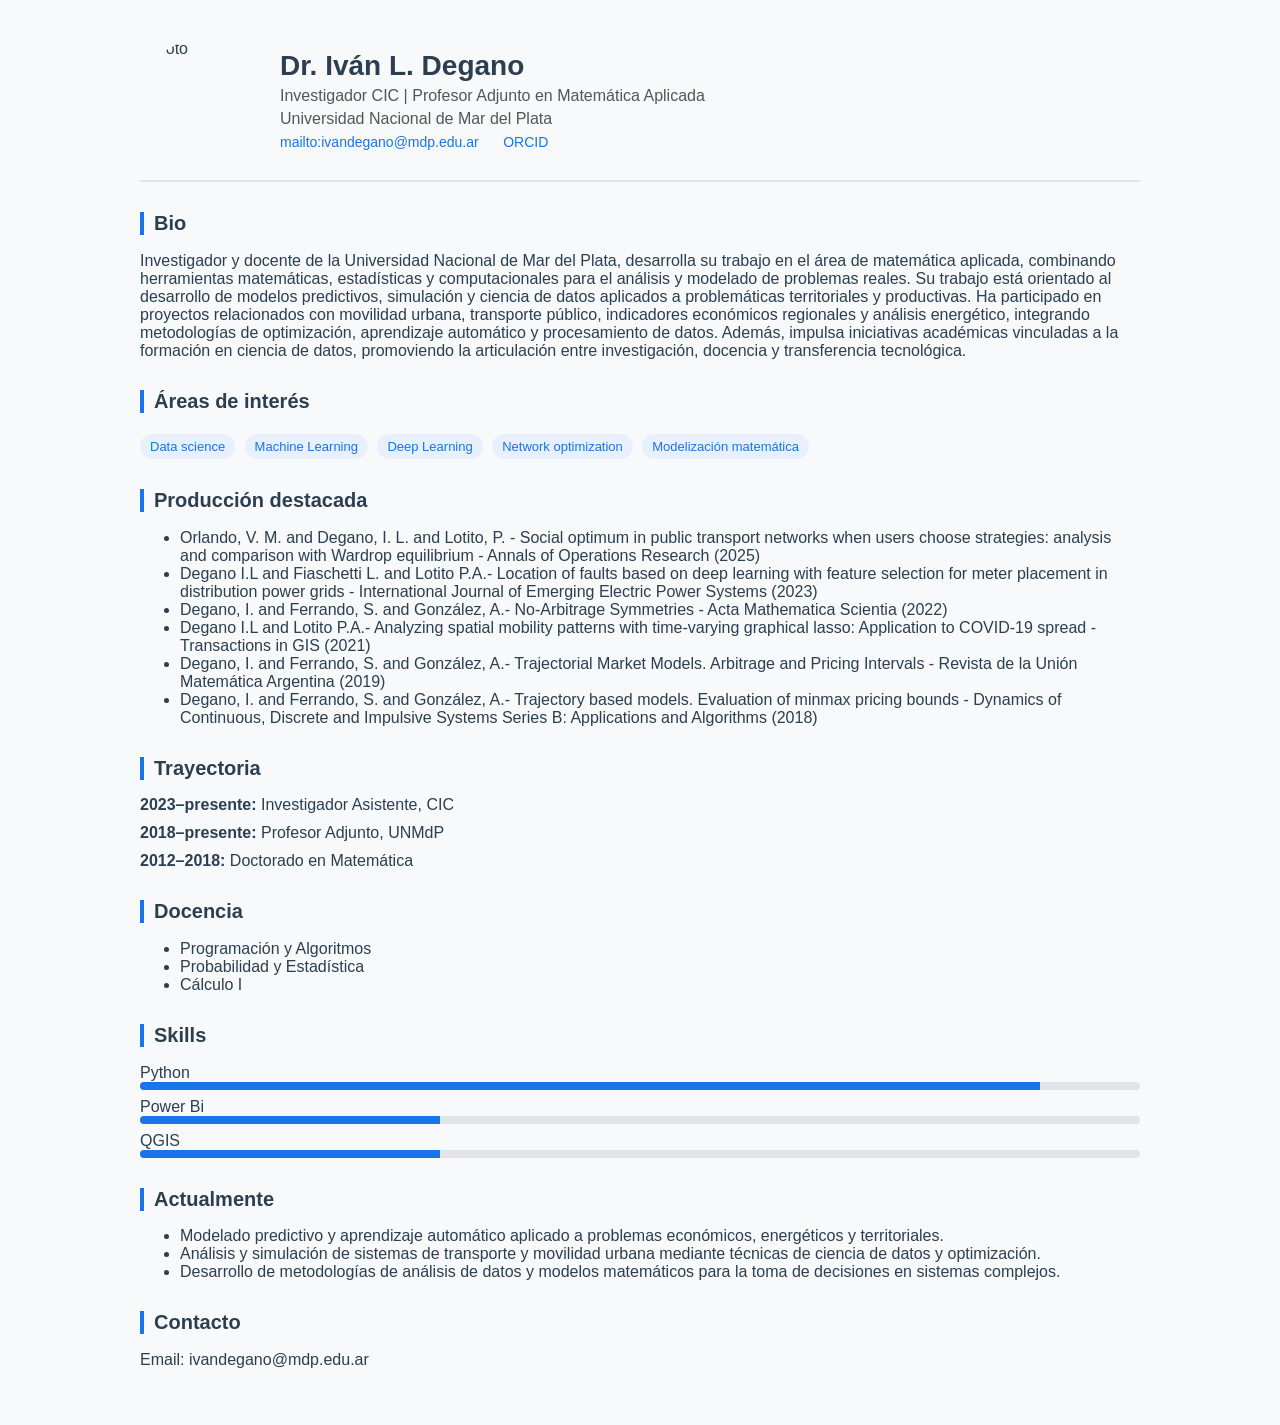
==== cv_ivan.html @ 44a6cd30 "Create cv_ivan.html" ====
<!DOCTYPE html>
<html lang="es">
<head>
  <meta charset="UTF-8">
  <meta name="viewport" content="width=device-width, initial-scale=1.0">
  <title>Dr. Iván L. Degano </title>
  <style>
    body {
      font-family: 'Segoe UI', Tahoma, Geneva, Verdana, sans-serif;
      margin: 0;
      background-color: #f7f9fb;
      color: #2c3e50;
    }
    .container {
      max-width: 1000px;
      margin: auto;
      padding: 40px 20px;
    }
    .header {
      display: flex;
      align-items: center;
      gap: 20px;
      border-bottom: 2px solid #e1e4e8;
      padding-bottom: 20px;
    }
    .header img {
      width: 120px;
      height: 120px;
      border-radius: 50%;
      object-fit: cover;
    }
    .header h1 {
      margin: 0;
      font-size: 28px;
    }
    .header p {
      margin: 5px 0;
      color: #555;
    }
    .links a {
      margin-right: 10px;
      text-decoration: none;
      color: #1a73e8;
      font-size: 14px;
    }
    .section {
      margin-top: 30px;
    }
    .section h2 {
      font-size: 20px;
      border-left: 4px solid #1a73e8;
      padding-left: 10px;
    }
    .tags span {
      display: inline-block;
      background: #e8f0fe;
      color: #1a73e8;
      padding: 5px 10px;
      border-radius: 15px;
      margin: 5px 5px 0 0;
      font-size: 13px;
    }
    .timeline div {
      margin-bottom: 10px;
    }
    .skills div {
      margin-bottom: 8px;
    }
    .bar {
      background: #e1e4e8;
      border-radius: 5px;
      overflow: hidden;
    }
    .bar span {
      display: block;
      height: 8px;
      background: #1a73e8;
    }
  </style>
</head>
<body>
  <div class="container">

    <div class="header">
      <img src="foto.jpg" alt="Foto ">
      <div>
        <h1>Dr. Iván L. Degano</h1>
        <p>Investigador CIC | Profesor Adjunto en Matemática Aplicada</p>
        <p>Universidad Nacional de Mar del Plata</p>
        <div class="links">
          <a href="#">mailto:ivandegano@mdp.edu.ar</a> 
          <a href="#">  </a>
          <a href="#">ORCID</a>
          <a href="#"></a>
        </div>
      </div>
    </div>

    <div class="section">
      <h2>Bio</h2>
      <p>
        Investigador y docente de la Universidad Nacional de Mar del Plata, desarrolla su trabajo en el área de matemática aplicada, combinando herramientas matemáticas, estadísticas y computacionales para el análisis y modelado de problemas reales. Su trabajo está orientado al desarrollo de modelos predictivos, simulación y ciencia de datos aplicados a problemáticas territoriales y productivas. Ha participado en proyectos relacionados con movilidad urbana, transporte público, indicadores económicos regionales y análisis energético, integrando metodologías de optimización, aprendizaje automático y procesamiento de datos. Además, impulsa iniciativas académicas vinculadas a la formación en ciencia de datos, promoviendo la articulación entre investigación, docencia y transferencia tecnológica.
      </p>
    </div>

    <div class="section">
      <h2>Áreas de interés</h2>
      <div class="tags">
        <span>Data science</span>
        <span>Machine Learning</span>
        <span>Deep Learning</span>
        <span>Network optimization</span>
        <span>Modelización matemática</span>
      </div>
    </div>

    <div class="section">
      <h2>Producción destacada</h2>
      <ul>
        <li>Orlando, V. M. and Degano, I. L. and Lotito, P. - Social optimum in public transport networks when users choose strategies: analysis and comparison with Wardrop equilibrium - Annals of Operations Research (2025)</li>
        <li>Degano I.L and Fiaschetti L. and Lotito P.A.- Location of faults based on deep learning with feature selection for meter placement in distribution power grids - International Journal of Emerging Electric Power Systems (2023)</li>
        <li>Degano, I. and Ferrando, S. and González, A.- No-Arbitrage Symmetries - Acta Mathematica Scientia (2022)</li>
	   <li>Degano I.L and Lotito P.A.- Analyzing spatial mobility patterns with time-varying graphical lasso: Application to COVID-19 spread - Transactions in GIS (2021)</li>
         <li>Degano, I. and Ferrando, S. and González, A.- Trajectorial Market Models. Arbitrage and Pricing Intervals - Revista de la Unión Matemática Argentina (2019)</li>
         <li>Degano, I. and Ferrando, S. and González, A.- Trajectory based models. Evaluation of minmax pricing bounds - Dynamics of Continuous, Discrete and Impulsive Systems Series B:
 Applications and Algorithms (2018)</li>
      </ul>
    </div>

    <div class="section">
      <h2>Trayectoria</h2>
      <div class="timeline">
        <div><strong>2023–presente:</strong> Investigador Asistente, CIC</div>
        <div><strong>2018–presente:</strong> Profesor Adjunto, UNMdP</div>
        <div><strong>2012–2018:</strong> Doctorado en Matemática </div>
      </div>
    </div>

    <div class="section">
      <h2>Docencia</h2>
      <ul>
        <li>Programación y Algoritmos</li>
        <li>Probabilidad y Estadística</li>
        <li>Cálculo I</li>
      </ul>
    </div>

    <div class="section">
      <h2>Skills</h2>
      <div class="skills">
        <div>Python<div class="bar"><span style="width: 90%"></span></div></div>
        <div>Power Bi<div class="bar"><span style="width: 30%"></span></div></div>
        <div>QGIS<div class="bar"><span style="width: 30%"></span></div></div>
      </div>
    </div>

    <div class="section">
      <h2>Actualmente</h2>
      <ul>
        <li>Modelado predictivo y aprendizaje automático aplicado a problemas económicos, energéticos y territoriales.</li>
        <li>Análisis y simulación de sistemas de transporte y movilidad urbana mediante técnicas de ciencia de datos y optimización.</li>
        <li>Desarrollo de metodologías de análisis de datos y modelos matemáticos para la toma de decisiones en sistemas complejos.</li>
      </ul>
    </div>

    <div class="section">
      <h2>Contacto</h2>
      <p>Email: ivandegano@mdp.edu.ar</p>
    </div>

  </div>
</body>
</html>
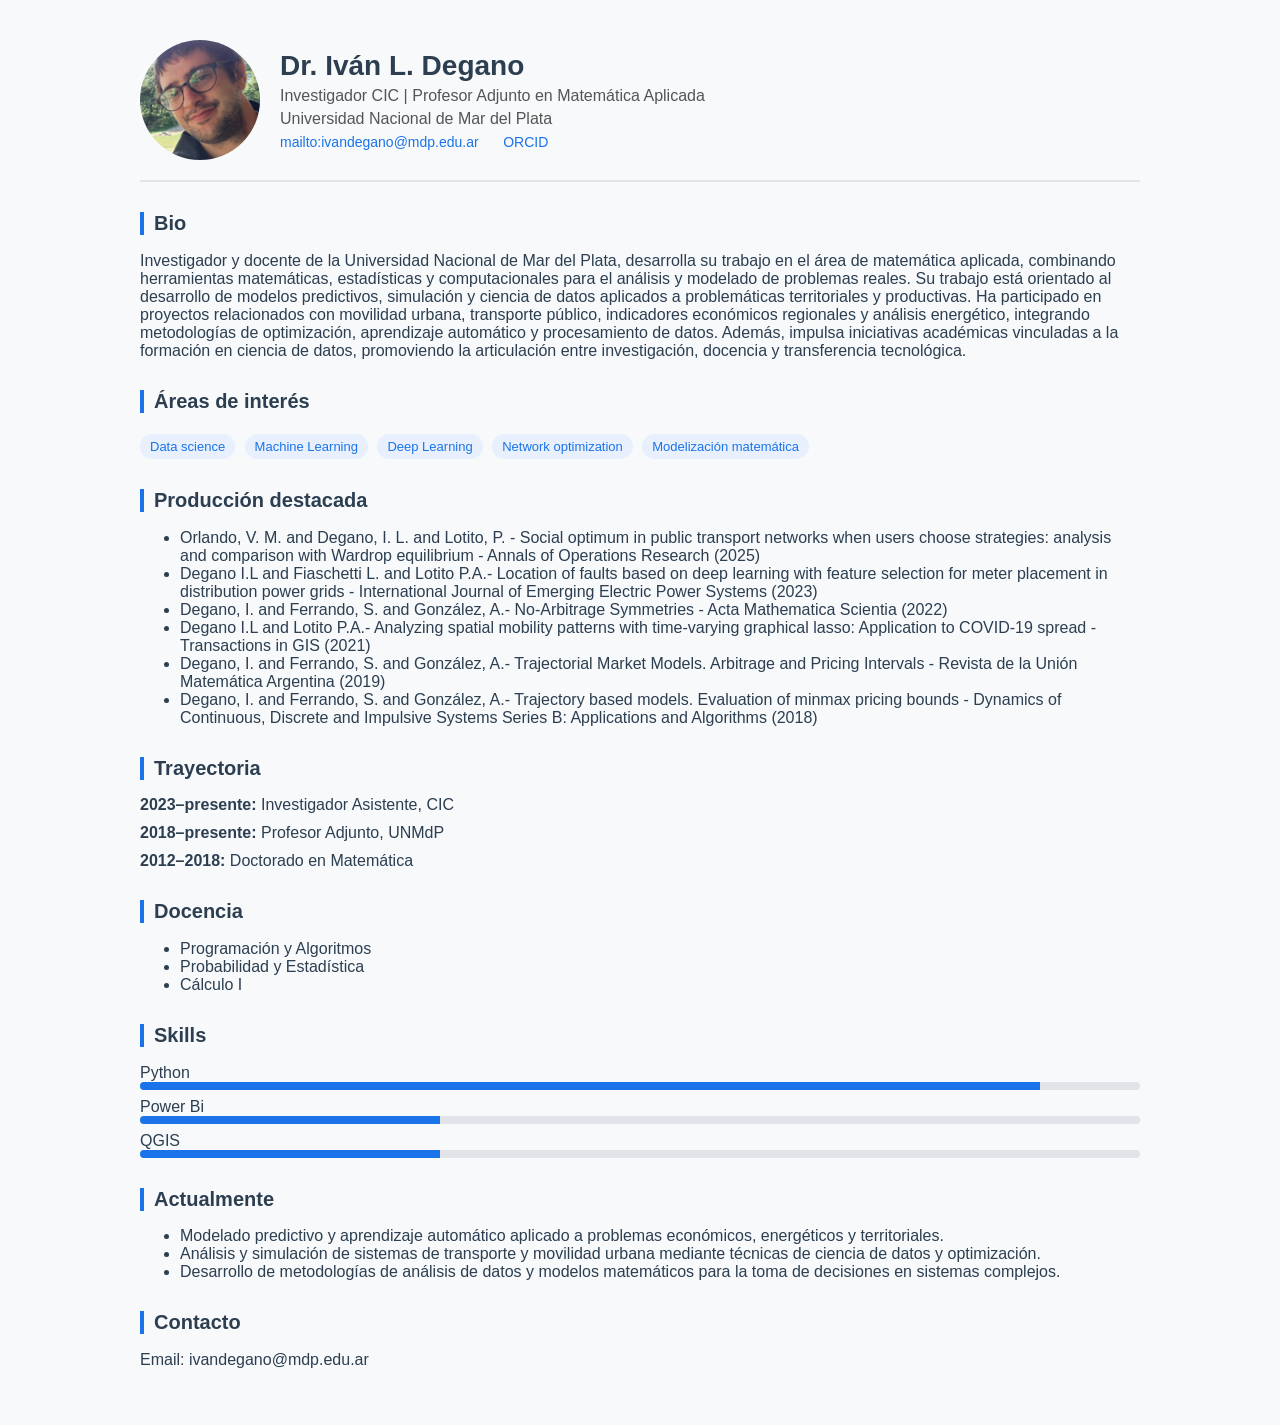
==== commit cb1b2940: "Update cv_ivan.html" ====
--- a/cv_ivan.html
+++ b/cv_ivan.html
@@ -82,7 +82,7 @@
   <div class="container">
 
     <div class="header">
-      <img src="foto.jpg" alt="Foto ">
+      <img src="ivan.png" alt="Foto ">
       <div>
         <h1>Dr. Iván L. Degano</h1>
         <p>Investigador CIC | Profesor Adjunto en Matemática Aplicada</p>
